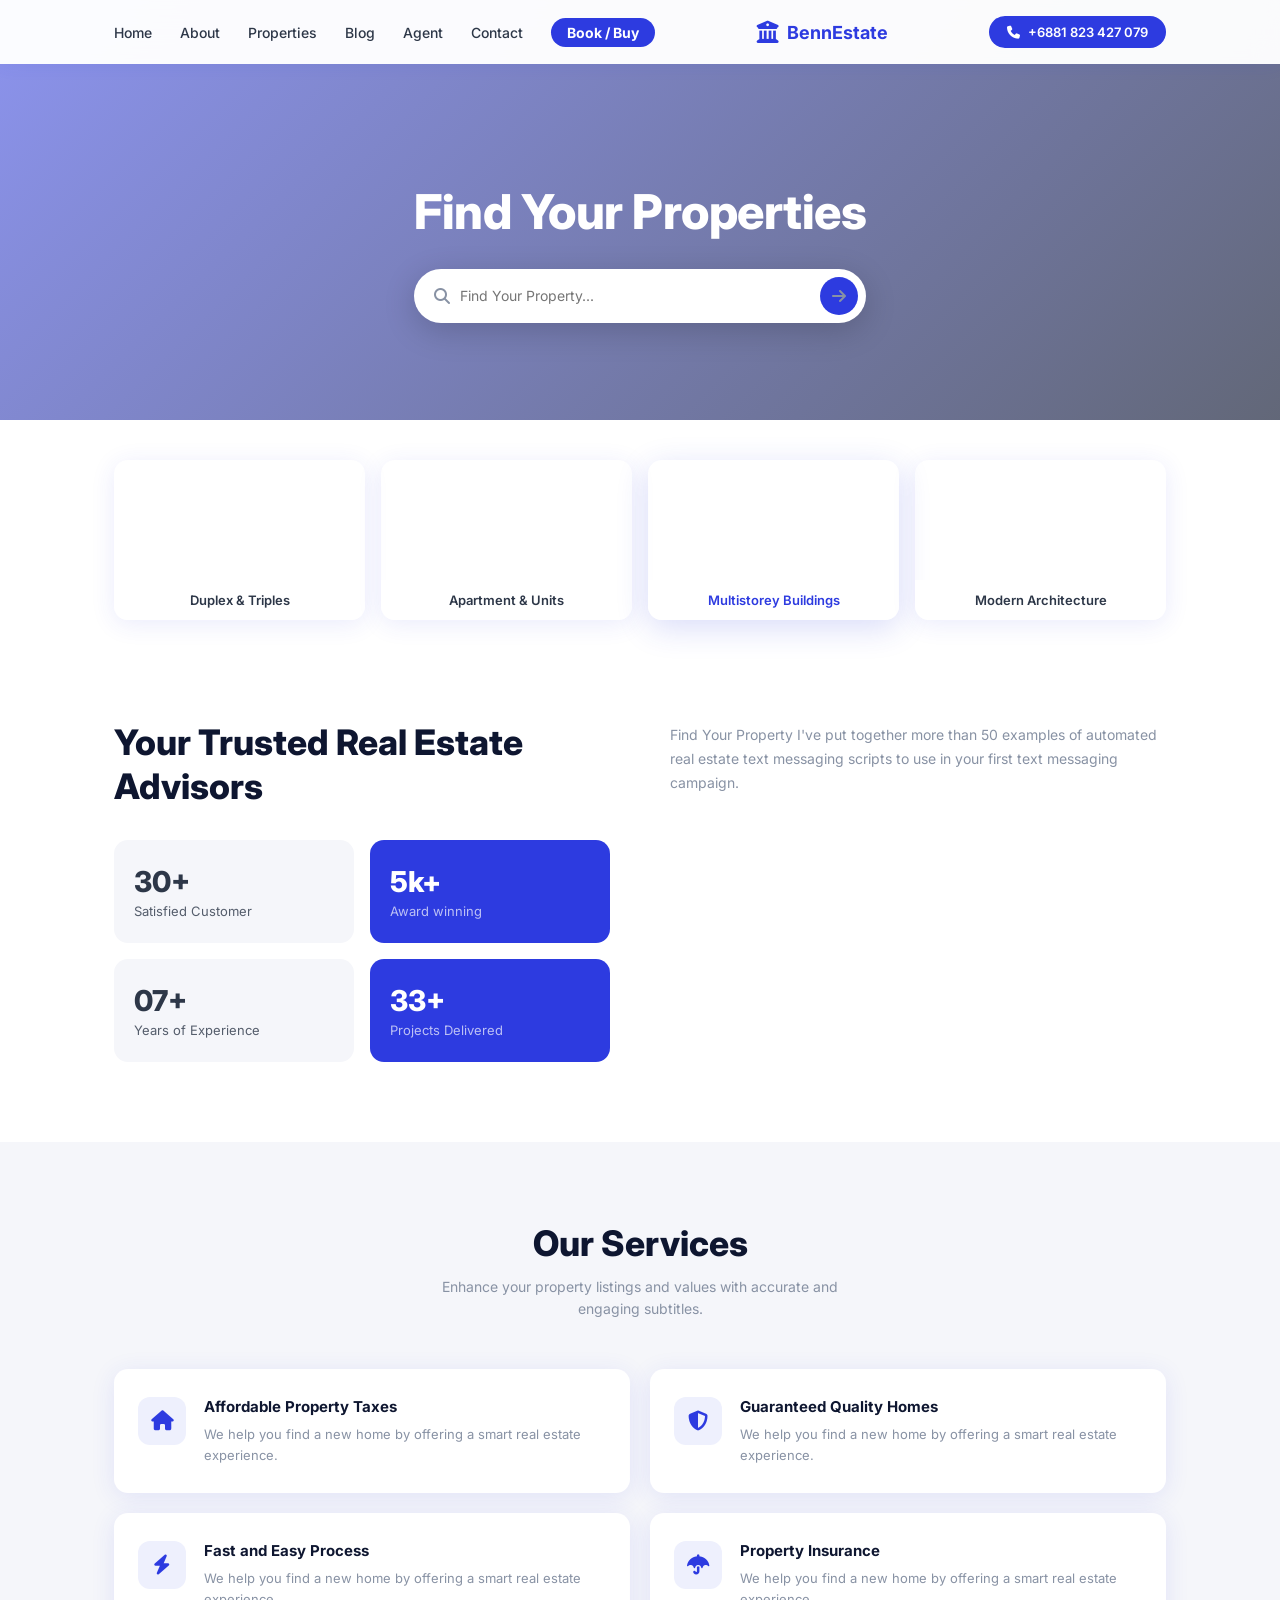
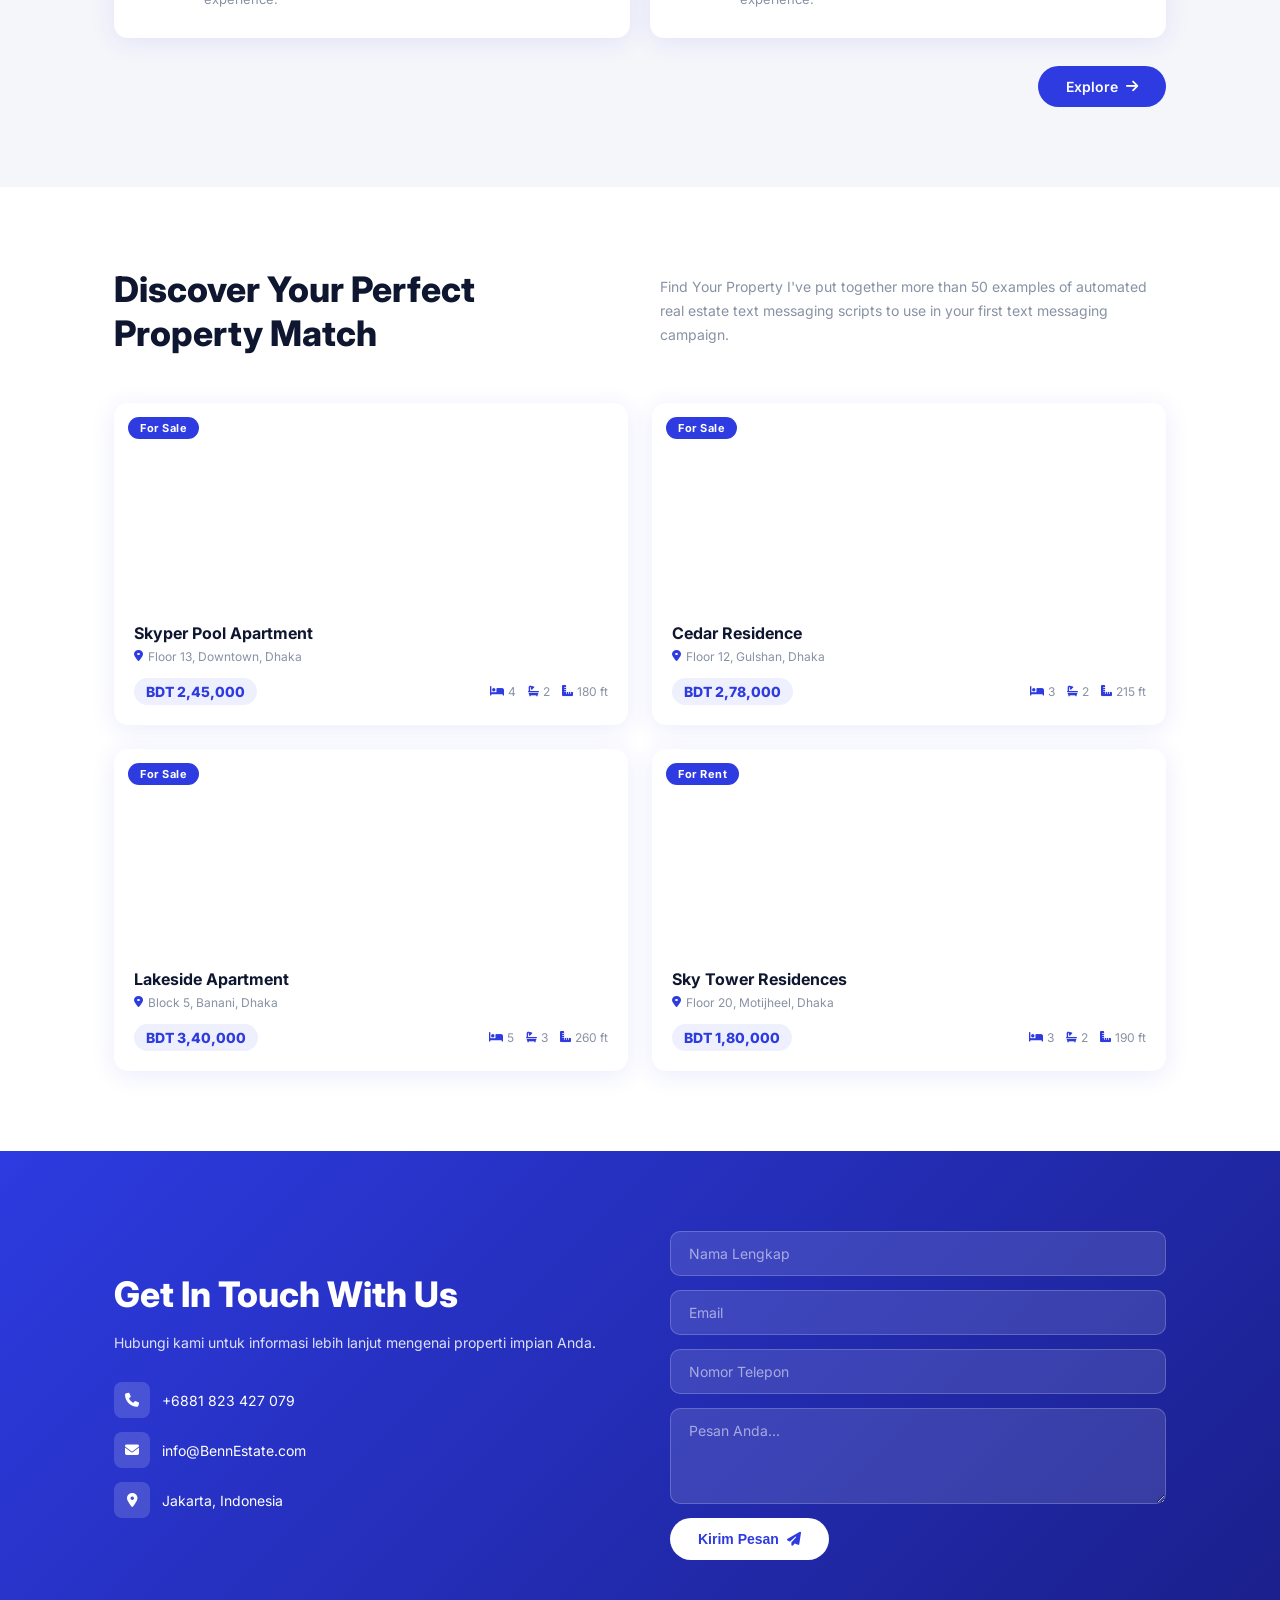
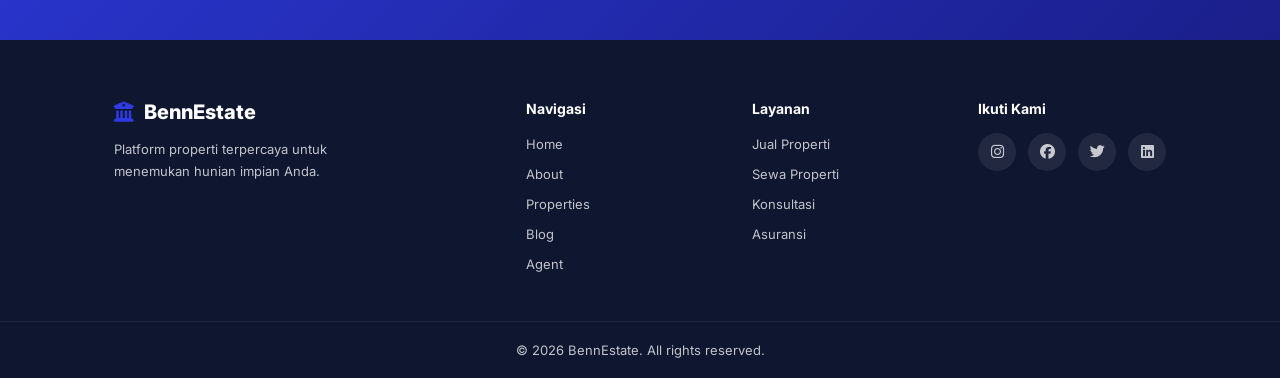
==== index.html @ f43b57e1 "Add files via upload" ====
<!DOCTYPE html>
<html lang="id">
<head>
  <meta charset="UTF-8" />
  <meta name="viewport" content="width=device-width, initial-scale=1.0" />
  <title>BennEstate - Find Your Properties</title>
  <link rel="stylesheet" href="style.css" />
  <link href="https://fonts.googleapis.com/css2?family=Inter:wght@300;400;500;600;700;800&display=swap" rel="stylesheet" />
  <link rel="stylesheet" href="https://cdnjs.cloudflare.com/ajax/libs/font-awesome/6.5.0/css/all.min.css" />
</head>
<body>

  <!-- NAVBAR -->
  <nav class="navbar" id="navbar">
    <div class="nav-container">
      <ul class="nav-links">
        <li><a href="index.html" class="active">Home</a></li>
        <li><a href="about.html">About</a></li>
        <li><a href="properties.html">Properties</a></li>
        <li><a href="blog.html">Blog</a></li>
        <li><a href="agent.html">Agent</a></li>
        <li><a href="#contact">Contact</a></li>
        <li><a href="booking.html" class="nav-book-btn">Book / Buy</a></li>
      </ul>
      <div class="nav-logo">
        <i class="fa-solid fa-building-columns"></i>
        <span>BennEstate</span>
      </div>
      <a href="tel:+6881823427079" class="nav-phone">
        <i class="fa-solid fa-phone"></i>
        +6881 823 427 079
      </a>
    </div>
  </nav>

  <!-- HERO SECTION -->
  <section class="hero" id="home">
    <div class="hero-overlay"></div>
    <div class="hero-content">
      <h1>Find Your Properties</h1>
      <div class="search-bar">
        <i class="fa-solid fa-magnifying-glass"></i>
        <input type="text" placeholder="Find Your Property..." />
        <button class="search-btn"><i class="fa-solid fa-arrow-right"></i></button>
      </div>
    </div>
  </section>

  <!-- CATEGORY CARDS -->
  <section class="categories">
    <div class="container">
      <div class="category-grid">
        <div class="category-card">
          <div class="cat-img cat-img-1"></div>
          <p>Duplex &amp; Triples</p>
        </div>
        <div class="category-card">
          <div class="cat-img cat-img-2"></div>
          <p>Apartment &amp; Units</p>
        </div>
        <div class="category-card active">
          <div class="cat-img cat-img-3"></div>
          <p>Multistorey Buildings</p>
        </div>
        <div class="category-card">
          <div class="cat-img cat-img-4"></div>
          <p>Modern Architecture</p>
        </div>
      </div>
    </div>
  </section>

  <!-- ABOUT / TRUSTED ADVISORS -->
  <section class="about" id="about">
    <div class="container about-grid">
      <div class="about-left">
        <h2>Your Trusted Real Estate Advisors</h2>
        <div class="stats-grid">
          <div class="stat-card">
            <h3>30+</h3>
            <p>Satisfied Customer</p>
          </div>
          <div class="stat-card highlight">
            <h3>5k+</h3>
            <p>Award winning</p>
          </div>
          <div class="stat-card">
            <h3>07+</h3>
            <p>Years of Experience</p>
          </div>
          <div class="stat-card highlight">
            <h3>33+</h3>
            <p>Projects Delivered</p>
          </div>
        </div>
      </div>
      <div class="about-right">
        <p class="about-desc">Find Your Property I've put together more than 50 examples of automated real estate text messaging scripts to use in your first text messaging campaign.</p>
        <div class="about-images">
          <div class="about-img about-img-1"></div>
          <div class="about-img about-img-2"></div>
          <div class="about-img about-img-3"></div>
        </div>
      </div>
    </div>
  </section>

  <!-- SERVICES -->
  <section class="services" id="services">
    <div class="container">
      <div class="section-header">
        <h2>Our Services</h2>
        <p>Enhance your property listings and values with accurate and engaging subtitles.</p>
      </div>
      <div class="services-grid">
        <div class="service-card">
          <div class="service-icon"><i class="fa-solid fa-house"></i></div>
          <div class="service-text">
            <h4>Affordable Property Taxes</h4>
            <p>We help you find a new home by offering a smart real estate experience.</p>
          </div>
        </div>
        <div class="service-card">
          <div class="service-icon"><i class="fa-solid fa-shield-halved"></i></div>
          <div class="service-text">
            <h4>Guaranteed Quality Homes</h4>
            <p>We help you find a new home by offering a smart real estate experience.</p>
          </div>
        </div>
        <div class="service-card">
          <div class="service-icon"><i class="fa-solid fa-bolt"></i></div>
          <div class="service-text">
            <h4>Fast and Easy Process</h4>
            <p>We help you find a new home by offering a smart real estate experience.</p>
          </div>
        </div>
        <div class="service-card">
          <div class="service-icon"><i class="fa-solid fa-umbrella"></i></div>
          <div class="service-text">
            <h4>Property Insurance</h4>
            <p>We help you find a new home by offering a smart real estate experience.</p>
          </div>
        </div>
      </div>
      <div class="explore-btn-wrap">
        <a href="#properties" class="btn-explore">Explore <i class="fa-solid fa-arrow-right"></i></a>
      </div>
    </div>
  </section>

  <!-- PROPERTIES -->
  <section class="properties" id="properties">
    <div class="container">
      <div class="properties-header">
        <div>
          <h2>Discover Your Perfect<br/>Property Match</h2>
        </div>
        <p>Find Your Property I've put together more than 50 examples of automated real estate text messaging scripts to use in your first text messaging campaign.</p>
      </div>
      <div class="properties-grid">

        <div class="property-card">
          <div class="prop-img prop-img-1">
            <span class="prop-badge">For Sale</span>
          </div>
          <div class="prop-info">
            <h4>Skyper Pool Apartment</h4>
            <p class="prop-location"><i class="fa-solid fa-location-dot"></i> Floor 13, Downtown, Dhaka</p>
            <div class="prop-meta">
              <span class="prop-price">BDT 2,45,000</span>
              <div class="prop-features">
                <span><i class="fa-solid fa-bed"></i> 4</span>
                <span><i class="fa-solid fa-bath"></i> 2</span>
                <span><i class="fa-solid fa-ruler-combined"></i> 180 ft</span>
              </div>
            </div>
          </div>
        </div>

        <div class="property-card">
          <div class="prop-img prop-img-2">
            <span class="prop-badge">For Sale</span>
          </div>
          <div class="prop-info">
            <h4>Cedar Residence</h4>
            <p class="prop-location"><i class="fa-solid fa-location-dot"></i> Floor 12, Gulshan, Dhaka</p>
            <div class="prop-meta">
              <span class="prop-price">BDT 2,78,000</span>
              <div class="prop-features">
                <span><i class="fa-solid fa-bed"></i> 3</span>
                <span><i class="fa-solid fa-bath"></i> 2</span>
                <span><i class="fa-solid fa-ruler-combined"></i> 215 ft</span>
              </div>
            </div>
          </div>
        </div>

        <div class="property-card">
          <div class="prop-img prop-img-3">
            <span class="prop-badge">For Sale</span>
          </div>
          <div class="prop-info">
            <h4>Lakeside Apartment</h4>
            <p class="prop-location"><i class="fa-solid fa-location-dot"></i> Block 5, Banani, Dhaka</p>
            <div class="prop-meta">
              <span class="prop-price">BDT 3,40,000</span>
              <div class="prop-features">
                <span><i class="fa-solid fa-bed"></i> 5</span>
                <span><i class="fa-solid fa-bath"></i> 3</span>
                <span><i class="fa-solid fa-ruler-combined"></i> 260 ft</span>
              </div>
            </div>
          </div>
        </div>

        <div class="property-card">
          <div class="prop-img prop-img-4">
            <span class="prop-badge">For Rent</span>
          </div>
          <div class="prop-info">
            <h4>Sky Tower Residences</h4>
            <p class="prop-location"><i class="fa-solid fa-location-dot"></i> Floor 20, Motijheel, Dhaka</p>
            <div class="prop-meta">
              <span class="prop-price">BDT 1,80,000</span>
              <div class="prop-features">
                <span><i class="fa-solid fa-bed"></i> 3</span>
                <span><i class="fa-solid fa-bath"></i> 2</span>
                <span><i class="fa-solid fa-ruler-combined"></i> 190 ft</span>
              </div>
            </div>
          </div>
        </div>

      </div>
    </div>
  </section>

  <!-- CONTACT -->
  <section class="contact" id="contact">
    <div class="container contact-grid">
      <div class="contact-left">
        <h2>Get In Touch With Us</h2>
        <p>Hubungi kami untuk informasi lebih lanjut mengenai properti impian Anda.</p>
        <div class="contact-info">
          <div><i class="fa-solid fa-phone"></i> +6881 823 427 079</div>
          <div><i class="fa-solid fa-envelope"></i> info@BennEstate.com</div>
          <div><i class="fa-solid fa-location-dot"></i> Jakarta, Indonesia</div>
        </div>
      </div>
      <form class="contact-form">
        <input type="text" placeholder="Nama Lengkap" required />
        <input type="email" placeholder="Email" required />
        <input type="tel" placeholder="Nomor Telepon" />
        <textarea placeholder="Pesan Anda..." rows="4"></textarea>
        <button type="submit" class="btn-submit">Kirim Pesan <i class="fa-solid fa-paper-plane"></i></button>
      </form>
    </div>
  </section>

  <!-- FOOTER -->
  <footer class="footer">
    <div class="container footer-grid">
      <div class="footer-brand">
        <div class="footer-logo">
          <i class="fa-solid fa-building-columns"></i>
          <span>BennEstate</span>
        </div>
        <p>Platform properti terpercaya untuk menemukan hunian impian Anda.</p>
      </div>
      <div class="footer-links">
        <h5>Navigasi</h5>
        <ul>
          <li><a href="index.html">Home</a></li>
          <li><a href="about.html">About</a></li>
          <li><a href="properties.html">Properties</a></li>
          <li><a href="blog.html">Blog</a></li>
          <li><a href="agent.html">Agent</a></li>
        </ul>
      </div>
      <div class="footer-links">
        <h5>Layanan</h5>
        <ul>
          <li><a href="#">Jual Properti</a></li>
          <li><a href="#">Sewa Properti</a></li>
          <li><a href="#">Konsultasi</a></li>
          <li><a href="#">Asuransi</a></li>
        </ul>
      </div>
      <div class="footer-social">
        <h5>Ikuti Kami</h5>
        <div class="socials">
          <a href="#"><i class="fa-brands fa-instagram"></i></a>
          <a href="#"><i class="fa-brands fa-facebook"></i></a>
          <a href="#"><i class="fa-brands fa-twitter"></i></a>
          <a href="#"><i class="fa-brands fa-linkedin"></i></a>
        </div>
      </div>
    </div>
    <div class="footer-bottom">
      <p>&copy; 2026 BennEstate. All rights reserved.</p>
    </div>
  </footer>

  <script src="script.js"></script>
</body>
</html>
---- style.css ----
/* ===== RESET & BASE ===== */
*, *::before, *::after {
  margin: 0;
  padding: 0;
  box-sizing: border-box;
}

:root {
  --primary: #2D3BE0;
  --primary-dark: #1e2aad;
  --primary-light: #eef0fd;
  --white: #ffffff;
  --gray-light: #f5f6fa;
  --gray: #8892a4;
  --dark: #0e1630;
  --text: #2d3748;
  --shadow: 0 4px 24px rgba(45, 59, 224, 0.10);
  --radius: 14px;
  --transition: 0.3s ease;
}

html {
  scroll-behavior: smooth;
}

body {
  font-family: 'Inter', sans-serif;
  color: var(--text);
  background: var(--white);
  overflow-x: hidden;
}

a {
  text-decoration: none;
  color: inherit;
}

ul {
  list-style: none;
}

img {
  max-width: 100%;
  display: block;
}

.container {
  max-width: 1100px;
  margin: 0 auto;
  padding: 0 24px;
}

/* ===== NAVBAR ===== */
.navbar {
  position: fixed;
  top: 0;
  width: 100%;
  z-index: 1000;
  background: rgba(255,255,255,0.97);
  backdrop-filter: blur(12px);
  box-shadow: 0 2px 16px rgba(45,59,224,0.08);
  transition: var(--transition);
}

.nav-container {
  max-width: 1100px;
  margin: 0 auto;
  padding: 0 24px;
  height: 64px;
  display: flex;
  align-items: center;
  justify-content: space-between;
  gap: 16px;
}

.nav-links {
  display: flex;
  gap: 28px;
}

.nav-links a {
  font-size: 14px;
  font-weight: 500;
  color: var(--text);
  transition: color var(--transition);
}

.nav-links a:hover {
  color: var(--primary);
}

.nav-logo {
  display: flex;
  align-items: center;
  gap: 8px;
  font-weight: 700;
  font-size: 18px;
  color: var(--primary);
}

.nav-logo i {
  font-size: 22px;
}

.nav-phone {
  display: flex;
  align-items: center;
  gap: 8px;
  background: var(--primary);
  color: var(--white);
  padding: 8px 18px;
  border-radius: 50px;
  font-size: 13px;
  font-weight: 600;
  transition: background var(--transition);
}

.nav-phone:hover {
  background: var(--primary-dark);
}

/* ===== HERO ===== */
.hero {
  position: relative;
  min-height: 420px;
  background: url('https://images.unsplash.com/photo-1486325212027-8081e485255e?w=1200&q=80') center/cover no-repeat;
  display: flex;
  align-items: center;
  justify-content: center;
  text-align: center;
  padding-top: 64px;
}

.hero-overlay {
  position: absolute;
  inset: 0;
  background: linear-gradient(135deg, rgba(45,59,224,0.55) 0%, rgba(14,22,48,0.65) 100%);
}

.hero-content {
  position: relative;
  z-index: 1;
  padding: 80px 24px 60px;
}

.hero-content h1 {
  font-size: clamp(2rem, 5vw, 3rem);
  font-weight: 800;
  color: var(--white);
  margin-bottom: 28px;
  letter-spacing: -0.5px;
}

.search-bar {
  display: flex;
  align-items: center;
  background: var(--white);
  border-radius: 50px;
  padding: 8px 8px 8px 20px;
  max-width: 460px;
  margin: 0 auto;
  gap: 10px;
  box-shadow: 0 8px 32px rgba(0,0,0,0.18);
}

.search-bar i {
  color: var(--gray);
  font-size: 16px;
}

.search-bar input {
  flex: 1;
  border: none;
  outline: none;
  font-size: 14px;
  font-family: 'Inter', sans-serif;
  color: var(--text);
  background: transparent;
}

.search-btn {
  background: var(--primary);
  border: none;
  border-radius: 50%;
  width: 38px;
  height: 38px;
  display: flex;
  align-items: center;
  justify-content: center;
  color: white;
  cursor: pointer;
  transition: background var(--transition);
  flex-shrink: 0;
}

.search-btn:hover {
  background: var(--primary-dark);
}

/* ===== CATEGORIES ===== */
.categories {
  padding: 40px 0 20px;
  background: var(--white);
}

.category-grid {
  display: grid;
  grid-template-columns: repeat(4, 1fr);
  gap: 16px;
}

.category-card {
  border-radius: var(--radius);
  overflow: hidden;
  cursor: pointer;
  transition: transform var(--transition), box-shadow var(--transition);
  box-shadow: var(--shadow);
}

.category-card:hover,
.category-card.active {
  transform: translateY(-4px);
  box-shadow: 0 8px 32px rgba(45,59,224,0.18);
}

.cat-img {
  height: 120px;
  background-size: cover;
  background-position: center;
  transition: transform 0.4s ease;
}

.category-card:hover .cat-img {
  transform: scale(1.05);
}

.cat-img-1 { background-image: url('https://images.unsplash.com/photo-1600596542815-ffad4c1539a9?w=400&q=80'); }
.cat-img-2 { background-image: url('https://images.unsplash.com/photo-1545324418-cc1a3fa10c00?w=400&q=80'); }
.cat-img-3 { background-image: url('https://images.unsplash.com/photo-1486325212027-8081e485255e?w=400&q=80'); }
.cat-img-4 { background-image: url('https://images.unsplash.com/photo-1600047509358-9dc75507daeb?w=400&q=80'); }

.category-card p {
  font-size: 13px;
  font-weight: 600;
  text-align: center;
  padding: 12px 8px;
  color: var(--text);
  background: var(--white);
}

.category-card.active p {
  color: var(--primary);
}

/* ===== ABOUT ===== */
.about {
  padding: 80px 0;
  background: var(--white);
}

.about-grid {
  display: grid;
  grid-template-columns: 1fr 1fr;
  gap: 60px;
  align-items: center;
}

.about-left h2 {
  font-size: clamp(1.6rem, 3vw, 2.2rem);
  font-weight: 800;
  color: var(--dark);
  margin-bottom: 32px;
  line-height: 1.25;
}

.stats-grid {
  display: grid;
  grid-template-columns: 1fr 1fr;
  gap: 16px;
}

.stat-card {
  background: var(--gray-light);
  border-radius: var(--radius);
  padding: 24px 20px;
  transition: transform var(--transition);
}

.stat-card:hover {
  transform: translateY(-3px);
}

.stat-card.highlight {
  background: var(--primary);
  color: var(--white);
}

.stat-card h3 {
  font-size: 1.8rem;
  font-weight: 800;
  margin-bottom: 4px;
}

.stat-card p {
  font-size: 13px;
  opacity: 0.8;
}

.stat-card.highlight p {
  color: rgba(255,255,255,0.85);
}

.about-right .about-desc {
  font-size: 14px;
  line-height: 1.7;
  color: var(--gray);
  margin-bottom: 24px;
}

.about-images {
  display: grid;
  grid-template-columns: 1fr 1fr;
  grid-template-rows: 1fr 1fr;
  gap: 10px;
  height: 240px;
}

.about-img {
  border-radius: 10px;
  background-size: cover;
  background-position: center;
  overflow: hidden;
}

.about-img-1 {
  grid-row: 1 / 3;
  background-image: url('https://images.unsplash.com/photo-1560518883-ce09059eeffa?w=400&q=80');
}

.about-img-2 {
  background-image: url('https://images.unsplash.com/photo-1582407947304-fd86f028f716?w=400&q=80');
}

.about-img-3 {
  background-image: url('https://images.unsplash.com/photo-1600585154340-be6161a56a0c?w=400&q=80');
}

/* ===== SERVICES ===== */
.services {
  padding: 80px 0;
  background: var(--gray-light);
}

.section-header {
  text-align: center;
  margin-bottom: 48px;
}

.section-header h2 {
  font-size: clamp(1.6rem, 3vw, 2.2rem);
  font-weight: 800;
  color: var(--dark);
  margin-bottom: 12px;
}

.section-header p {
  font-size: 14px;
  color: var(--gray);
  max-width: 400px;
  margin: 0 auto;
  line-height: 1.6;
}

.services-grid {
  display: grid;
  grid-template-columns: 1fr 1fr;
  gap: 20px;
}

.service-card {
  background: var(--white);
  border-radius: var(--radius);
  padding: 28px 24px;
  display: flex;
  align-items: flex-start;
  gap: 18px;
  transition: transform var(--transition), box-shadow var(--transition);
  box-shadow: var(--shadow);
}

.service-card:hover {
  transform: translateY(-4px);
  box-shadow: 0 8px 32px rgba(45,59,224,0.22);
  background: var(--primary);
}

.service-card:hover .service-icon {
  background: rgba(255,255,255,0.2);
}

.service-card:hover .service-icon i {
  color: var(--white);
}

.service-card:hover .service-text h4,
.service-card:hover .service-text p {
  color: rgba(255,255,255,0.95);
}

.service-card.highlight-card {
  background: var(--white);
}

.service-card.highlight-card .service-icon {
  background: var(--primary-light);
}

.service-card.highlight-card .service-icon i {
  color: var(--primary);
}

.service-card.highlight-card .service-text h4 {
  color: var(--dark);
}

.service-card.highlight-card .service-text p {
  color: var(--gray);
}

.service-icon {
  width: 48px;
  height: 48px;
  border-radius: 12px;
  background: var(--primary-light);
  display: flex;
  align-items: center;
  justify-content: center;
  flex-shrink: 0;
}

.service-icon i {
  font-size: 20px;
  color: var(--primary);
}

.highlight-card .service-icon {
  background: rgba(255,255,255,0.2);
}

.highlight-card .service-icon i {
  color: var(--white);
}

.service-text h4 {
  font-size: 15px;
  font-weight: 700;
  margin-bottom: 8px;
  color: var(--dark);
}

.service-text p {
  font-size: 13px;
  line-height: 1.6;
  color: var(--gray);
}

.highlight-card .service-text h4,
.highlight-card .service-text p {
  color: rgba(255,255,255,0.95);
}

.explore-btn-wrap {
  text-align: right;
  margin-top: 28px;
}

.btn-explore {
  display: inline-flex;
  align-items: center;
  gap: 8px;
  background: var(--primary);
  color: var(--white);
  padding: 12px 28px;
  border-radius: 50px;
  font-size: 14px;
  font-weight: 600;
  transition: background var(--transition), transform var(--transition);
}

.btn-explore:hover {
  background: var(--primary-dark);
  transform: translateX(4px);
}

/* ===== PROPERTIES ===== */
.properties {
  padding: 80px 0;
  background: var(--white);
}

.properties-header {
  display: grid;
  grid-template-columns: 1fr 1fr;
  gap: 40px;
  align-items: center;
  margin-bottom: 48px;
}

.properties-header h2 {
  font-size: clamp(1.6rem, 3vw, 2.2rem);
  font-weight: 800;
  color: var(--dark);
  line-height: 1.25;
}

.properties-header p {
  font-size: 14px;
  color: var(--gray);
  line-height: 1.7;
}

.properties-grid {
  display: grid;
  grid-template-columns: 1fr 1fr;
  gap: 24px;
}

.property-card {
  border-radius: var(--radius);
  overflow: hidden;
  box-shadow: var(--shadow);
  transition: transform var(--transition), box-shadow var(--transition);
  background: var(--white);
}

.property-card:hover {
  transform: translateY(-6px);
  box-shadow: 0 16px 40px rgba(45,59,224,0.16);
}

.prop-img {
  height: 200px;
  background-size: cover;
  background-position: center;
  position: relative;
}

.prop-img-1 { background-image: url('https://images.unsplash.com/photo-1545324418-cc1a3fa10c00?w=600&q=80'); }
.prop-img-2 { background-image: url('https://images.unsplash.com/photo-1489171078254-c3365d6e359f?w=600&q=80'); }
.prop-img-3 { background-image: url('https://images.unsplash.com/photo-1600596542815-ffad4c1539a9?w=600&q=80'); }
.prop-img-4 { background-image: url('https://images.unsplash.com/photo-1486325212027-8081e485255e?w=600&q=80'); }

.prop-badge {
  position: absolute;
  top: 14px;
  left: 14px;
  background: var(--primary);
  color: white;
  font-size: 11px;
  font-weight: 700;
  padding: 4px 12px;
  border-radius: 50px;
  letter-spacing: 0.5px;
}

.prop-info {
  padding: 20px;
}

.prop-info h4 {
  font-size: 16px;
  font-weight: 700;
  color: var(--dark);
  margin-bottom: 6px;
}

.prop-location {
  font-size: 12px;
  color: var(--gray);
  margin-bottom: 14px;
  display: flex;
  align-items: center;
  gap: 5px;
}

.prop-location i {
  color: var(--primary);
}

.prop-meta {
  display: flex;
  align-items: center;
  justify-content: space-between;
  gap: 10px;
}

.prop-price {
  font-size: 14px;
  font-weight: 800;
  color: var(--primary);
  background: var(--primary-light);
  padding: 5px 12px;
  border-radius: 50px;
}

.prop-features {
  display: flex;
  gap: 12px;
}

.prop-features span {
  font-size: 12px;
  color: var(--gray);
  display: flex;
  align-items: center;
  gap: 4px;
}

.prop-features i {
  color: var(--primary);
  font-size: 11px;
}

/* ===== CONTACT ===== */
.contact {
  padding: 80px 0;
  background: linear-gradient(135deg, #2D3BE0 0%, #1a1f8a 100%);
  color: var(--white);
}

.contact-grid {
  display: grid;
  grid-template-columns: 1fr 1fr;
  gap: 60px;
  align-items: center;
}

.contact-left h2 {
  font-size: clamp(1.6rem, 3vw, 2.2rem);
  font-weight: 800;
  margin-bottom: 16px;
}

.contact-left p {
  font-size: 14px;
  opacity: 0.85;
  line-height: 1.7;
  margin-bottom: 28px;
}

.contact-info {
  display: flex;
  flex-direction: column;
  gap: 14px;
}

.contact-info div {
  display: flex;
  align-items: center;
  gap: 12px;
  font-size: 14px;
}

.contact-info i {
  width: 36px;
  height: 36px;
  background: rgba(255,255,255,0.15);
  border-radius: 8px;
  display: flex;
  align-items: center;
  justify-content: center;
}

.contact-form {
  display: flex;
  flex-direction: column;
  gap: 14px;
}

.contact-form input,
.contact-form textarea {
  background: rgba(255,255,255,0.12);
  border: 1.5px solid rgba(255,255,255,0.2);
  border-radius: 10px;
  padding: 13px 18px;
  font-size: 14px;
  color: var(--white);
  font-family: 'Inter', sans-serif;
  outline: none;
  transition: border-color var(--transition);
}

.contact-form input::placeholder,
.contact-form textarea::placeholder {
  color: rgba(255,255,255,0.55);
}

.contact-form input:focus,
.contact-form textarea:focus {
  border-color: rgba(255,255,255,0.6);
}

.contact-form textarea {
  resize: vertical;
}

.btn-submit {
  background: var(--white);
  color: var(--primary);
  border: none;
  border-radius: 50px;
  padding: 13px 28px;
  font-size: 14px;
  font-weight: 700;
  cursor: pointer;
  display: inline-flex;
  align-items: center;
  gap: 8px;
  transition: transform var(--transition), box-shadow var(--transition);
  align-self: flex-start;
}

.btn-submit:hover {
  transform: translateY(-2px);
  box-shadow: 0 8px 24px rgba(0,0,0,0.2);
}

/* ===== FOOTER ===== */
.footer {
  background: var(--dark);
  color: rgba(255,255,255,0.75);
  padding: 60px 0 0;
}

.footer-grid {
  display: grid;
  grid-template-columns: 2fr 1fr 1fr 1fr;
  gap: 40px;
  padding-bottom: 48px;
}

.footer-logo {
  display: flex;
  align-items: center;
  gap: 10px;
  font-size: 20px;
  font-weight: 800;
  color: var(--white);
  margin-bottom: 14px;
}

.footer-logo i {
  color: var(--primary);
}

.footer-brand p {
  font-size: 13px;
  line-height: 1.7;
  max-width: 220px;
}

.footer-links h5 {
  font-size: 14px;
  font-weight: 700;
  color: var(--white);
  margin-bottom: 16px;
}

.footer-links ul {
  display: flex;
  flex-direction: column;
  gap: 10px;
}

.footer-links a {
  font-size: 13px;
  transition: color var(--transition);
}

.footer-links a:hover {
  color: var(--white);
}

.footer-social h5 {
  font-size: 14px;
  font-weight: 700;
  color: var(--white);
  margin-bottom: 16px;
}

.socials {
  display: flex;
  gap: 12px;
}

.socials a {
  width: 38px;
  height: 38px;
  border-radius: 50%;
  background: rgba(255,255,255,0.08);
  display: flex;
  align-items: center;
  justify-content: center;
  font-size: 15px;
  transition: background var(--transition), color var(--transition);
}

.socials a:hover {
  background: var(--primary);
  color: var(--white);
}

.footer-bottom {
  border-top: 1px solid rgba(255,255,255,0.08);
  padding: 20px 24px;
  text-align: center;
  font-size: 13px;
}

/* ===== SCROLL REVEAL ANIMATION ===== */
.reveal {
  opacity: 0;
  transform: translateY(30px);
  transition: opacity 0.6s ease, transform 0.6s ease;
}

.reveal.visible {
  opacity: 1;
  transform: translateY(0);
}

/* ===== RESPONSIVE ===== */
@media (max-width: 900px) {
  .category-grid { grid-template-columns: repeat(2, 1fr); }
  .about-grid { grid-template-columns: 1fr; gap: 40px; }
  .services-grid { grid-template-columns: 1fr; }
  .properties-header { grid-template-columns: 1fr; }
  .properties-grid { grid-template-columns: 1fr; }
  .contact-grid { grid-template-columns: 1fr; }
  .footer-grid { grid-template-columns: 1fr 1fr; }
}

@media (max-width: 640px) {
  .nav-links { display: none; }
  .category-grid { grid-template-columns: repeat(2, 1fr); }
  .stats-grid { grid-template-columns: 1fr 1fr; }
  .footer-grid { grid-template-columns: 1fr; }
  .properties-grid { grid-template-columns: 1fr; }
}

/* Book/Buy nav pill */
.nav-links a.nav-book-btn {
  background: var(--primary);
  color: var(--white) !important;
  padding: 6px 16px;
  border-radius: 50px;
  font-weight: 700;
  transition: background var(--transition);
}

.nav-links a.nav-book-btn:hover {
  background: var(--primary-dark);
}
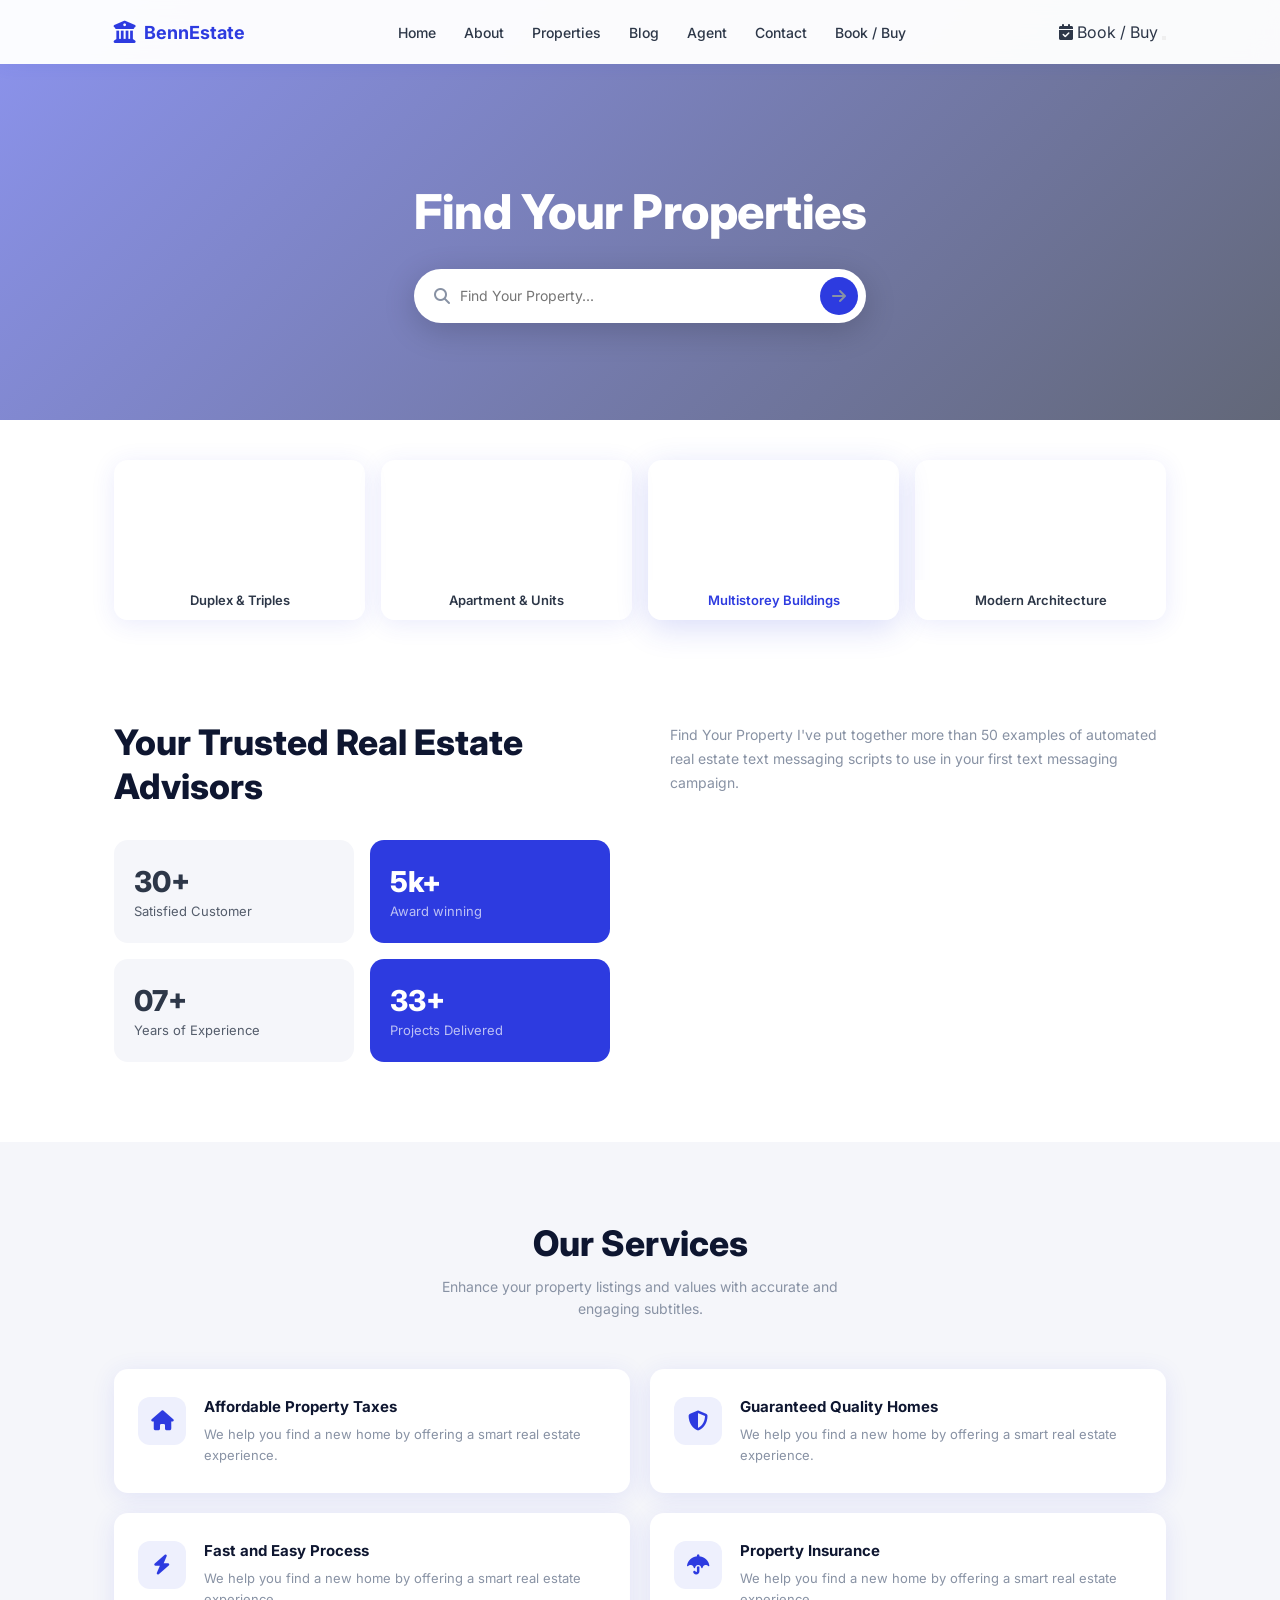
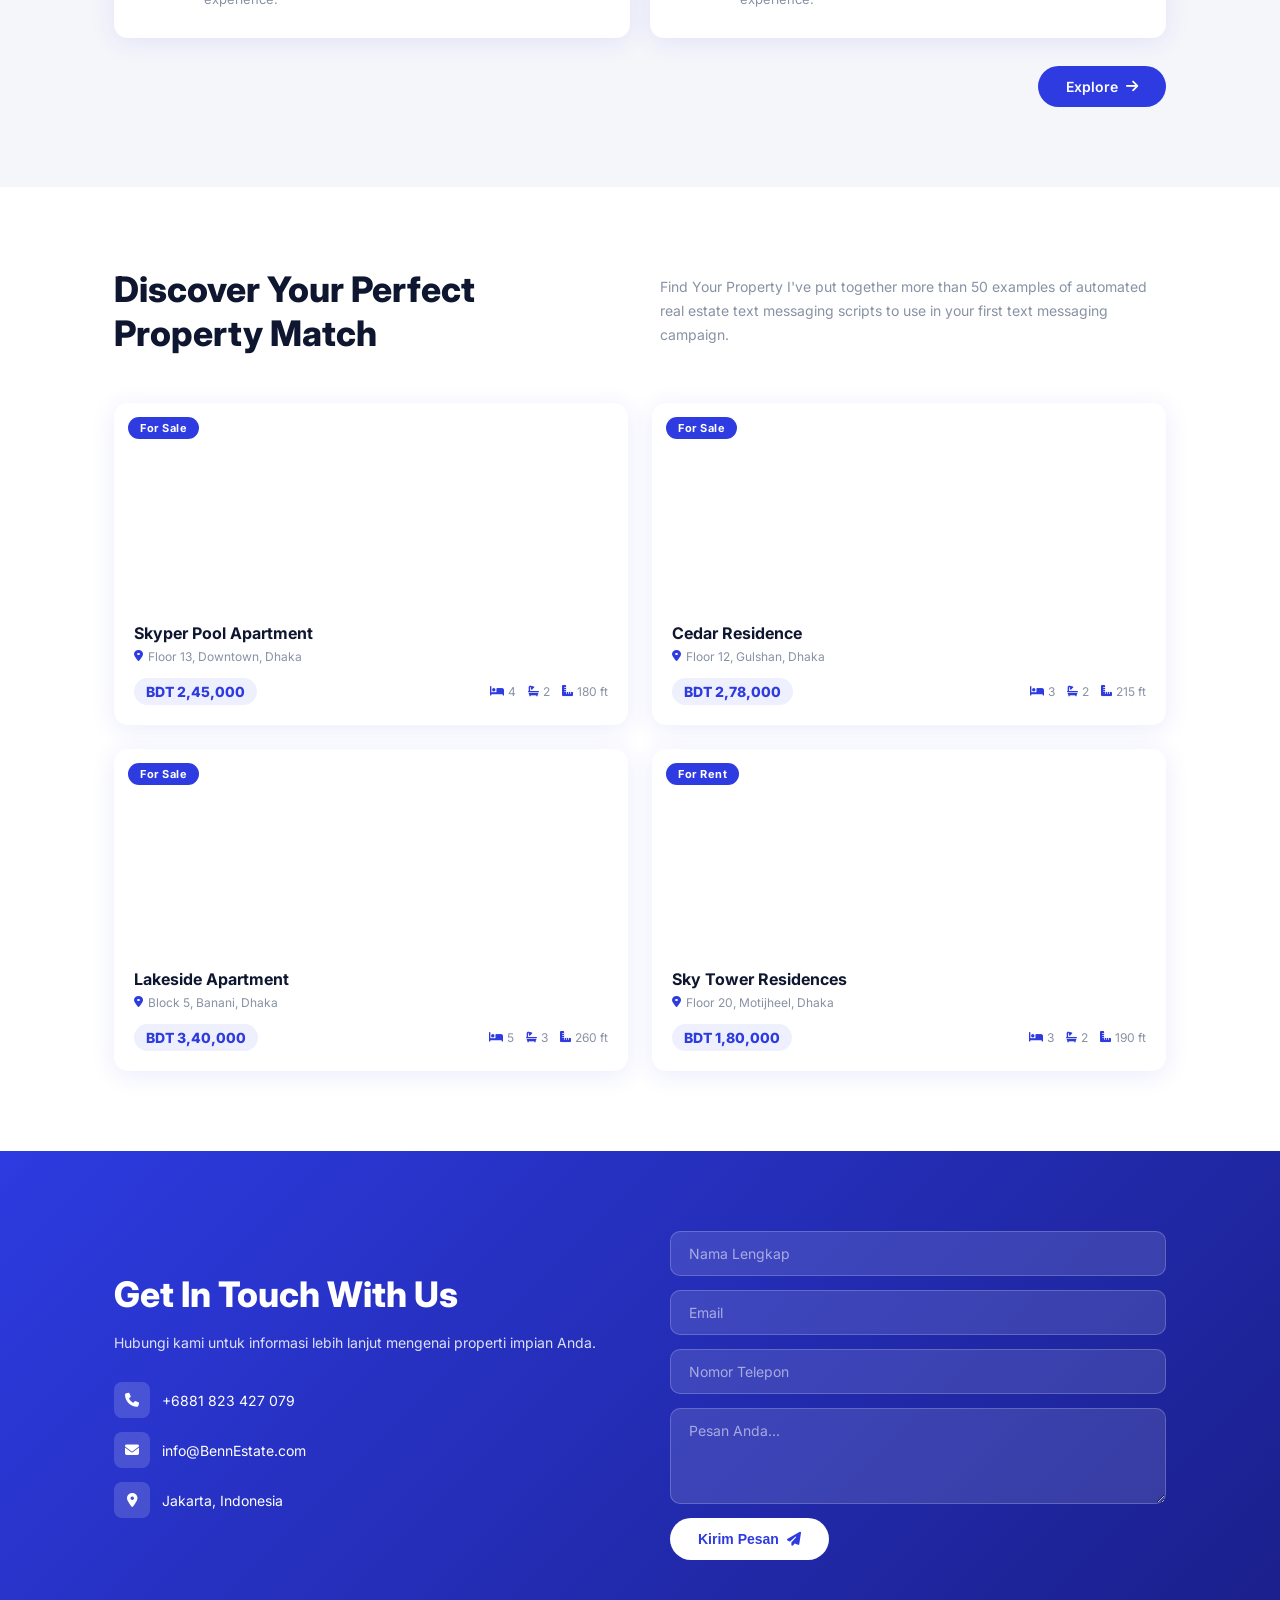
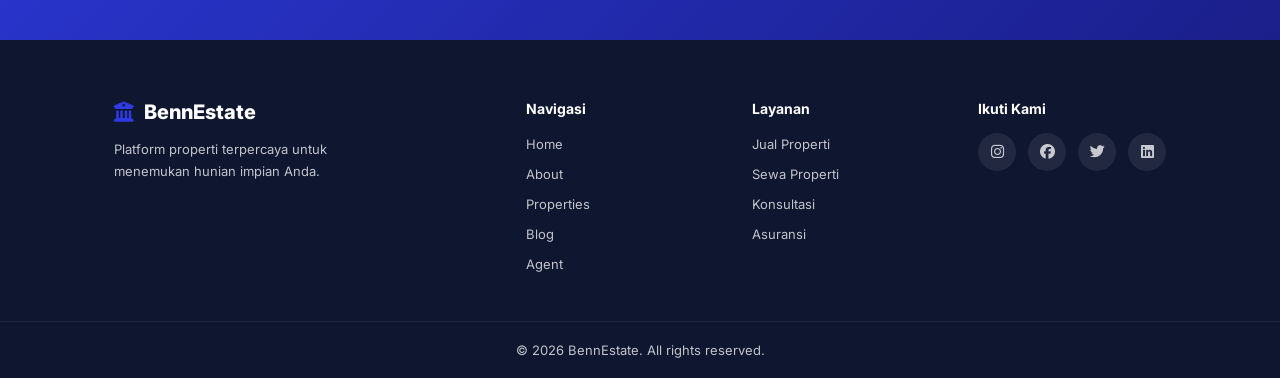
==== commit fb6b858a: "index.html" ====
--- a/index.html
+++ b/index.html
@@ -13,23 +13,30 @@
   <!-- NAVBAR -->
   <nav class="navbar" id="navbar">
     <div class="nav-container">
-      <ul class="nav-links">
+      <div class="nav-logo">
+        <i class="fa-solid fa-building-columns"></i>
+        <span>BennEstate</span>
+      </div>
+      <ul class="nav-links" id="nav-links">
         <li><a href="index.html" class="active">Home</a></li>
         <li><a href="about.html">About</a></li>
         <li><a href="properties.html">Properties</a></li>
         <li><a href="blog.html">Blog</a></li>
         <li><a href="agent.html">Agent</a></li>
-        <li><a href="#contact">Contact</a></li>
-        <li><a href="booking.html" class="nav-book-btn">Book / Buy</a></li>
+        <li><a href="index.html#contact">Contact</a></li>
+        <li><a href="booking.html" class="nav-mobile-book">Book / Buy</a></li>
       </ul>
-      <div class="nav-logo">
-        <i class="fa-solid fa-building-columns"></i>
-        <span>BennEstate</span>
-      </div>
-      <a href="tel:+6881823427079" class="nav-phone">
-        <i class="fa-solid fa-phone"></i>
-        +6881 823 427 079
-      </a>
+      <div class="nav-right">
+        <a href="booking.html" class="nav-cta-btn">
+          <i class="fa-solid fa-calendar-check"></i>
+          <span>Book / Buy</span>
+        </a>
+        <button class="hamburger" id="hamburger" aria-label="Menu">
+          <span></span>
+          <span></span>
+          <span></span>
+        </button>
+      </div>
     </div>
   </nav>
 
@@ -305,3 +312,5 @@
 </body>
 </html>
 
+
+
